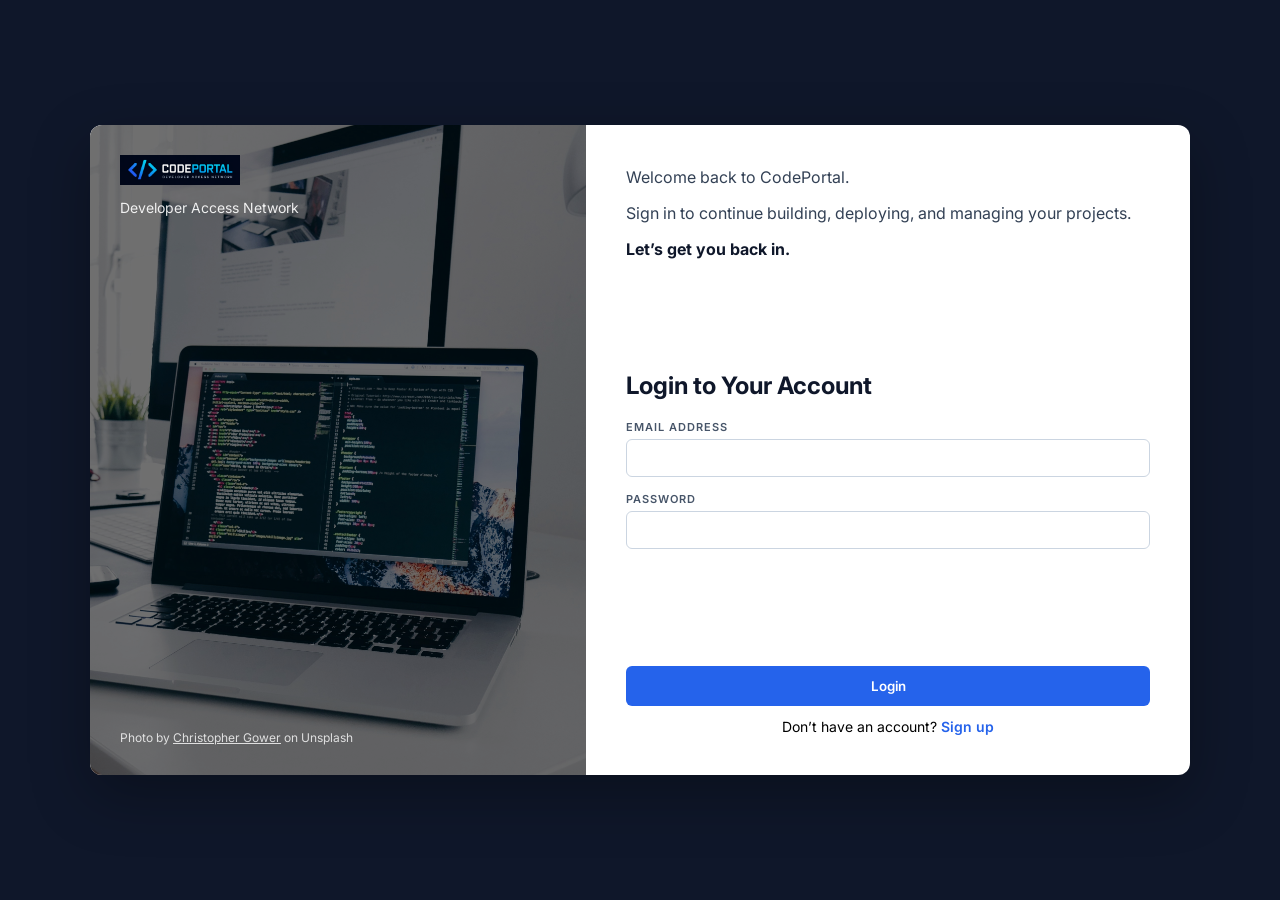
==== login.html @ fb48c143 "Add login page with matching UI layout and shared styling consistency with signup form" ====
<!doctype html>
<html lang="en">
  <head>
    <meta charset="UTF-8" />
    <meta name="viewport" content="width=device-width, initial-scale=1.0" />
    <title>CodePortal Login</title>
    <link rel="stylesheet" href="styles.css" />

    <link rel="preconnect" href="https://fonts.googleapis.com" />
    <link rel="preconnect" href="https://fonts.gstatic.com" crossorigin />

    <link
      href="https://fonts.googleapis.com/css2?family=Inter:wght@400;500;700&display=swap"
      rel="stylesheet"
    />
  </head>

  <body>
    <div class="container">
      <!-- LEFT SIDE (same as signup) -->
      <div class="left-panel">
        <div class="logo-box">
          <img src="images/logo.png" alt="CodePortal Logo" />
          <p>Developer Access Network</p>
        </div>

        <div class="credit">
          Photo by
          <a
            href="https://unsplash.com/@cgower"
            target="_blank"
            rel="noopener noreferrer"
            >Christopher Gower</a
          >
          on Unsplash
        </div>
      </div>

      <!-- RIGHT SIDE -->
      <div class="right-panel">
        <div class="intro">
          <p>Welcome back to CodePortal.</p>

          <p>
            Sign in to continue building, deploying, and managing your projects.
          </p>

          <p><strong>Let’s get you back in.</strong></p>
        </div>

        <div class="form-section">
          <h2>Login to Your Account</h2>

          <form>
            <div class="form-grid single-column">
              <div>
                <label>EMAIL ADDRESS</label>
                <input type="email" required />
              </div>

              <div>
                <label>PASSWORD</label>
                <input type="password" required minlength="6" />
              </div>
            </div>
          </form>
        </div>

        <div class="bottom-section">
          <button>Login</button>

          <p>
            Don’t have an account?
            <a href="signup.html">Sign up</a>
          </p>
        </div>
      </div>
    </div>
  </body>
</html>
---- styles.css ----
* {
  margin: 0;
  padding: 0;
  box-sizing: border-box;
  font-family: "Inter", sans-serif;
}

body {
  min-height: 100vh;
  display: flex;
  justify-content: center;
  align-items: center;
  background-color: #0f172a;
}

.container {
  width: 100%;
  max-width: 1100px;
  height: 650px;
  display: flex;
  background: white;
  border-radius: 12px;
  overflow: hidden;
  box-shadow: 0 20px 60px rgba(0, 0, 0, 0.3);
}

.left-panel {
  flex: 1;
  background: url("images/laptop.jpg") center/cover no-repeat;
  position: relative;
  color: white;
  display: flex;
  flex-direction: column;
  justify-content: space-between;
  padding: 30px;
}

.left-panel::before {
  content: "";
  position: absolute;
  inset: 0;
  background: rgba(0, 0, 0, 0.55);
}

.logo-box,
.credit {
  position: relative;
  z-index: 1;
}

.logo-box img {
  width: 120px;
  margin-bottom: 10px;
}

.logo-box p {
  font-size: 14px;
  opacity: 0.9;
}

.credit {
  font-size: 12px;
  opacity: 0.8;
}

.credit a {
  color: #fff;
  text-decoration: underline;
}

.right-panel {
  flex: 1.2;
  padding: 40px;
  display: flex;
  flex-direction: column;
  justify-content: space-between;
}

.intro p {
  margin-bottom: 12px;
  color: #334155;
  line-height: 1.5;
}

.intro strong {
  color: #0f172a;
}

.form-section h2 {
  margin-bottom: 20px;
  color: #0f172a;
}

form {
  width: 100%;
}

.form-grid {
  display: grid;
  grid-template-columns: 1fr 1fr;
  gap: 15px;
}

label {
  font-size: 11px;
  font-weight: 600;
  letter-spacing: 1px;
  color: #475569;
  margin-bottom: 5px;
  display: block;
}

input {
  width: 100%;
  padding: 10px;
  border: 1px solid #cbd5e1;
  border-radius: 6px;
  outline: none;
  transition: 0.2s;
}

input:focus {
  border-color: #2563eb;
  box-shadow: 0 0 0 3px rgba(37, 99, 235, 0.2);
}

.bottom-section {
  margin-top: 20px;
}

button {
  width: 100%;
  padding: 12px;
  background: #2563eb;
  color: white;
  border: none;
  border-radius: 6px;
  font-weight: 600;
  cursor: pointer;
  transition: 0.2s;
}

button:hover {
  background: #1d4ed8;
}

.bottom-section p {
  margin-top: 12px;
  font-size: 14px;
  text-align: center;
}

.bottom-section a {
  color: #2563eb;
  text-decoration: none;
  font-weight: 600;
}

.single-column {
  grid-template-columns: 1fr;
}

@media (max-width: 768px) {
  .container {
    flex-direction: column;
    height: auto;
  }

  .left-panel {
    height: 200px;
  }

  .form-grid {
    grid-template-columns: 1fr;
  }
}
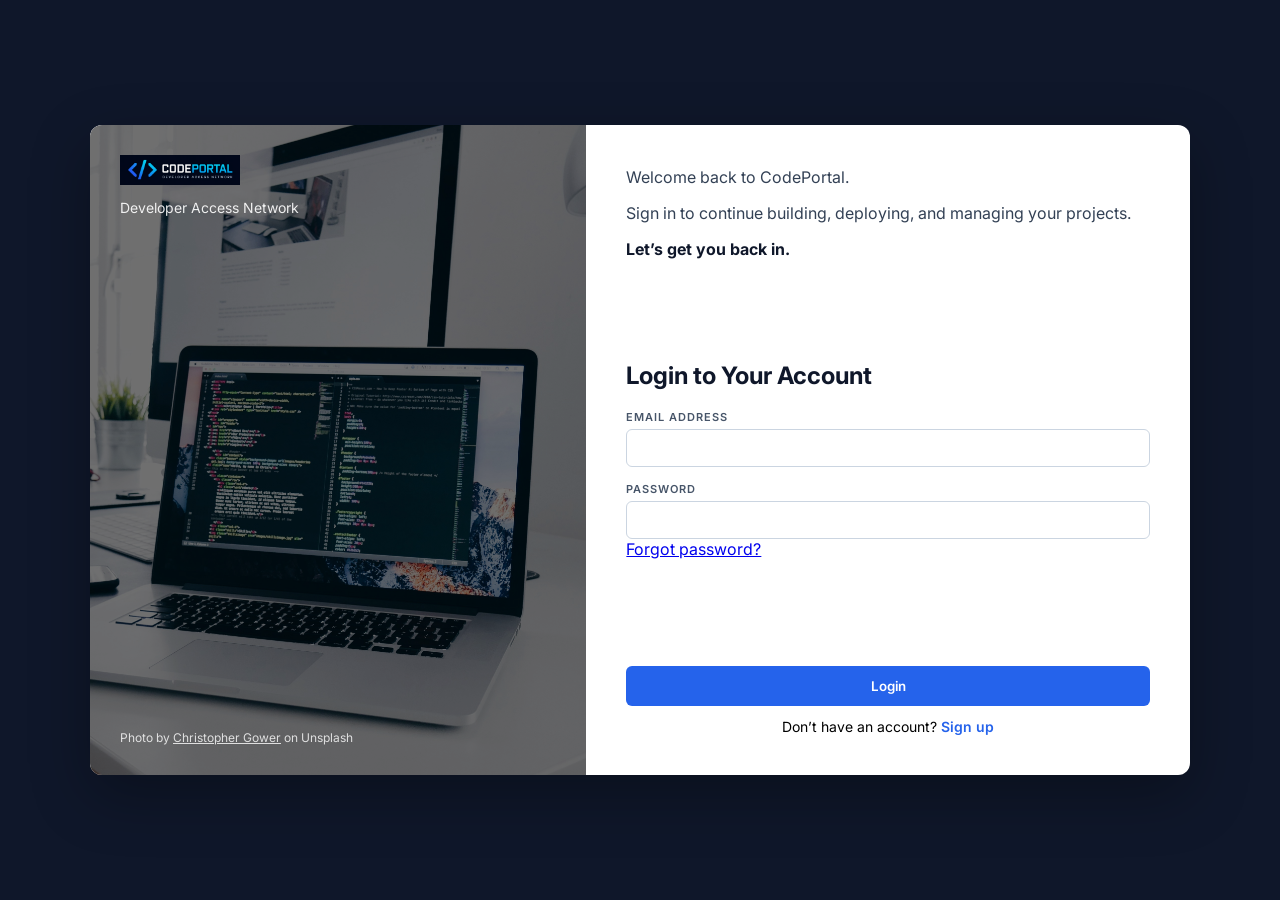
==== commit e6fd6894: "Add forgot password" ====
--- a/login.html
+++ b/login.html
@@ -17,7 +17,7 @@
 
   <body>
     <div class="container">
-      <!-- LEFT SIDE (same as signup) -->
+      <!-- LEFT SIDE -->
       <div class="left-panel">
         <div class="logo-box">
           <img src="images/logo.png" alt="CodePortal Logo" />
@@ -61,6 +61,7 @@
               <div>
                 <label>PASSWORD</label>
                 <input type="password" required minlength="6" />
+                <a href="#" class="forgot-password">Forgot password?</a>
               </div>
             </div>
           </form>
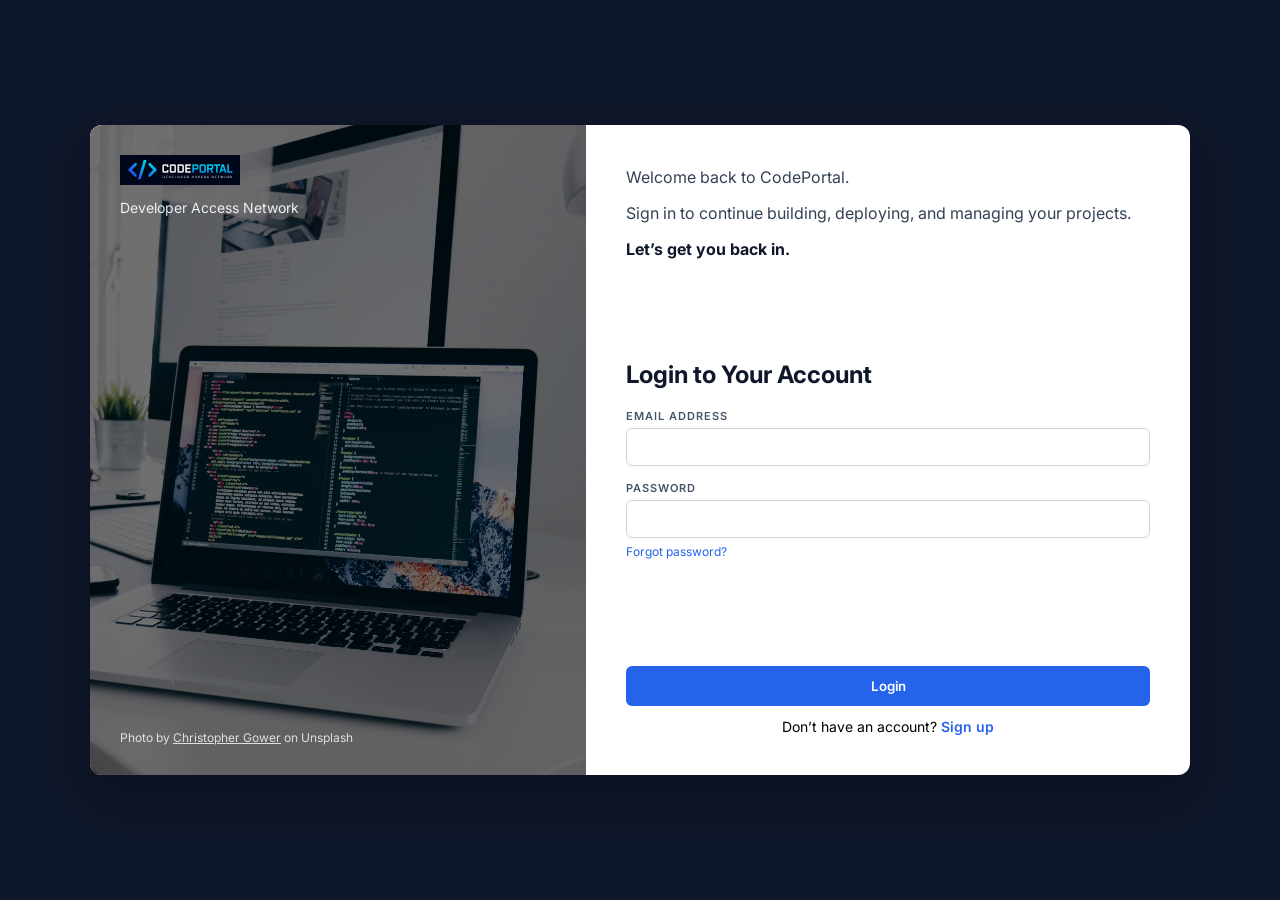
==== commit 10dbf464: "Change signup.html to index.html" ====
--- a/login.html
+++ b/login.html
@@ -72,7 +72,7 @@
 
           <p>
             Don’t have an account?
-            <a href="signup.html">Sign up</a>
+            <a href="index.html">Sign up</a>
           </p>
         </div>
       </div>
--- a/styles.css
+++ b/styles.css
@@ -160,6 +160,18 @@
   grid-template-columns: 1fr;
 }
 
+.forgot-password {
+  display: inline-block;
+  margin-top: 6px;
+  font-size: 12px;
+  color: #2563eb;
+  text-decoration: none;
+}
+
+.forgot-password:hover {
+  text-decoration: underline;
+}
+
 @media (max-width: 768px) {
   .container {
     flex-direction: column;
